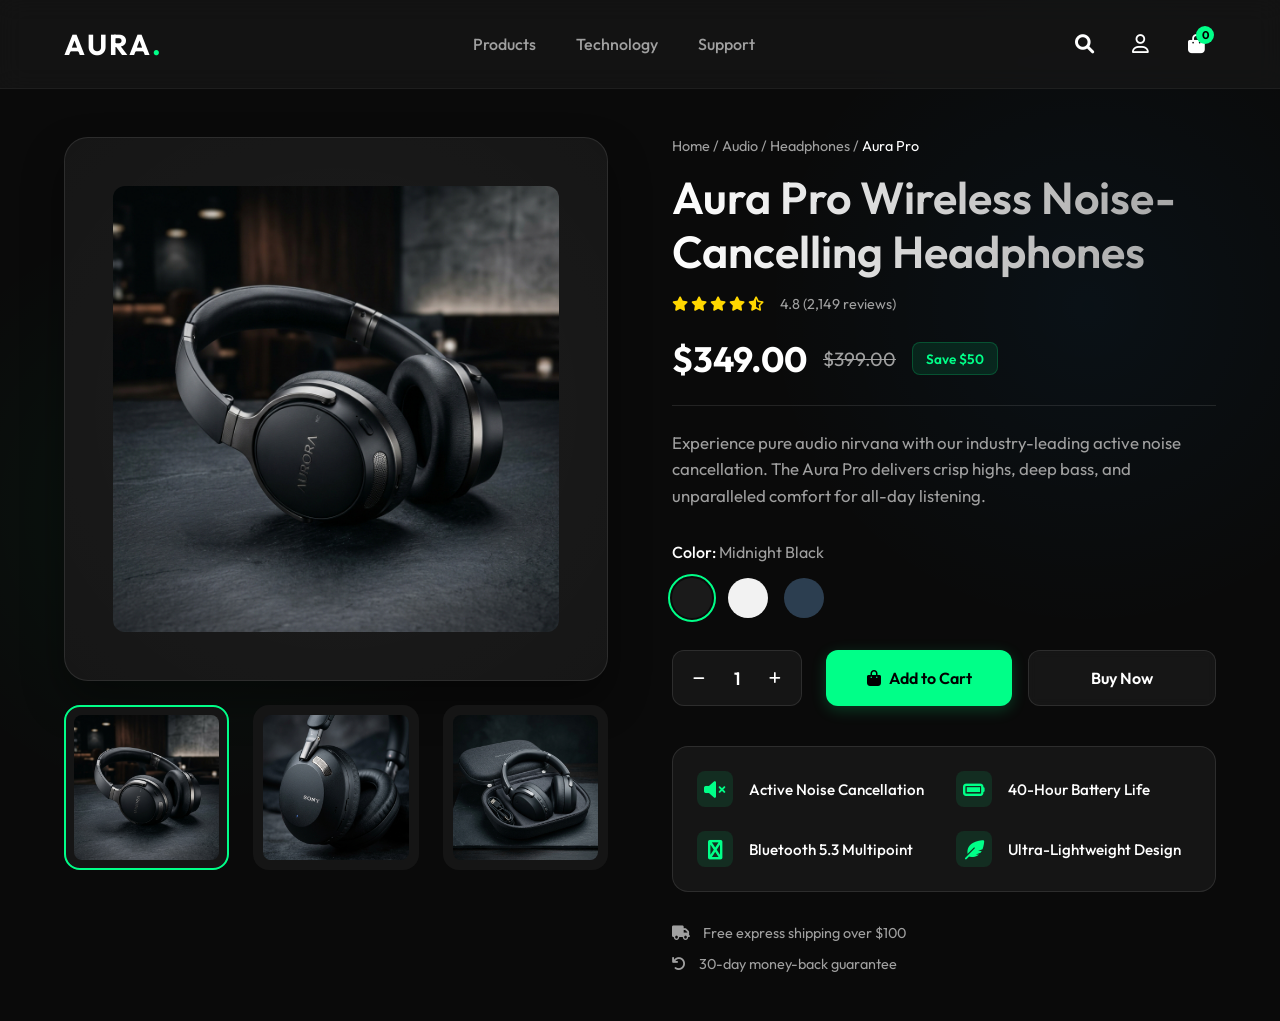
==== Task 2/index.html @ edc5656d "Uploading Tasks" ====
<!DOCTYPE html>
<html lang="en">
<head>
    <meta charset="UTF-8">
    <meta name="viewport" content="width=device-width, initial-scale=1.0">
    <title>Aura Pro - Wireless Headphones</title>
    <link rel="preconnect" href="https://fonts.googleapis.com">
    <link rel="preconnect" href="https://fonts.gstatic.com" crossorigin>
    <link href="https://fonts.googleapis.com/css2?family=Outfit:wght@300;400;500;600;700&display=swap" rel="stylesheet">
    <link href="https://cdnjs.cloudflare.com/ajax/libs/font-awesome/6.0.0/css/all.min.css" rel="stylesheet">
    <link rel="stylesheet" href="style.css">
</head>
<body>
    <nav class="navbar">
        <div class="logo">AURA<span>.</span></div>
        <ul class="nav-links">
            <li><a href="#">Products</a></li>
            <li><a href="#">Technology</a></li>
            <li><a href="#">Support</a></li>
        </ul>
        <div class="nav-icons">
            <button class="icon-btn"><i class="fas fa-search"></i></button>
            <button class="icon-btn"><i class="far fa-user"></i></button>
            <button class="icon-btn cart-btn">
                <i class="fas fa-shopping-bag"></i>
                <span class="cart-badge">0</span>
            </button>
        </div>
    </nav>

    <main class="product-container">
        <!-- Image Section -->
        <div class="product-gallery">
            <div class="main-image-container">
                <img src="assets/main.png" alt="Aura Pro Wireless Headphones Main" class="main-image" id="mainImage">
                <div class="glass-highlight"></div>
            </div>
            <div class="thumbnail-list">
                <div class="thumbnail active" onclick="changeImage('assets/main.png', this)">
                    <img src="assets/main.png" alt="Front view">
                </div>
                <div class="thumbnail" onclick="changeImage('assets/thumb1.png', this)">
                    <img src="assets/thumb1.png" alt="Earcup detail">
                </div>
                <div class="thumbnail" onclick="changeImage('assets/thumb2.png', this)">
                    <img src="assets/thumb2.png" alt="Carrying case">
                </div>
            </div>
        </div>

        <!-- Details Section -->
        <div class="product-details">
            <div class="breadcrumbs">Home / Audio / Headphones / <span>Aura Pro</span></div>
            
            <h1 class="product-title">Aura Pro Wireless Noise-Cancelling Headphones</h1>
            
            <div class="rating-review">
                <div class="stars">
                    <i class="fas fa-star"></i>
                    <i class="fas fa-star"></i>
                    <i class="fas fa-star"></i>
                    <i class="fas fa-star"></i>
                    <i class="fas fa-star-half-alt"></i>
                </div>
                <span class="review-count">4.8 (2,149 reviews)</span>
            </div>

            <div class="price-section">
                <span class="current-price">$349.00</span>
                <span class="original-price">$399.00</span>
                <span class="discount-badge">Save $50</span>
            </div>

            <p class="product-description">
                Experience pure audio nirvana with our industry-leading active noise cancellation. The Aura Pro delivers crisp highs, deep bass, and unparalleled comfort for all-day listening.
            </p>

            <div class="options-container">
                <div class="color-selection">
                    <h3>Color: <span id="colorName">Midnight Black</span></h3>
                    <div class="color-options">
                        <button class="color-btn active" style="background-color: #1a1a1a;" onclick="selectColor('Midnight Black', this)"></button>
                        <button class="color-btn" style="background-color: #f2f2f2;" onclick="selectColor('Lunar White', this)"></button>
                        <button class="color-btn" style="background-color: #2c3e50;" onclick="selectColor('Ocean Blue', this)"></button>
                    </div>
                </div>
            </div>

            <div class="action-section">
                <div class="quantity-selector">
                    <button class="qty-btn" onclick="updateQuantity(-1)"><i class="fas fa-minus"></i></button>
                    <input type="number" id="qty" value="1" min="1" max="10">
                    <button class="qty-btn" onclick="updateQuantity(1)"><i class="fas fa-plus"></i></button>
                </div>
                
                <div class="buttons-group">
                    <button class="btn-primary" onclick="addToCart()">
                        <i class="fas fa-shopping-bag"></i> Add to Cart
                    </button>
                    <button class="btn-secondary">Buy Now</button>
                </div>
            </div>

            <div class="features-list">
                <div class="feature-item">
                    <i class="fas fa-volume-mute"></i>
                    <span>Active Noise Cancellation</span>
                </div>
                <div class="feature-item">
                    <i class="fas fa-battery-full"></i>
                    <span>40-Hour Battery Life</span>
                </div>
                <div class="feature-item">
                    <i class="fas fa-bluetooth"></i>
                    <span>Bluetooth 5.3 Multipoint</span>
                </div>
                <div class="feature-item">
                    <i class="fas fa-feather-alt"></i>
                    <span>Ultra-Lightweight Design</span>
                </div>
            </div>
            
            <div class="shipping-info">
                <p><i class="fas fa-truck"></i> Free express shipping over $100</p>
                <p><i class="fas fa-undo"></i> 30-day money-back guarantee</p>
            </div>
        </div>
    </main>

    <!-- Notification Toast -->
    <div id="toast" class="toast">
        <i class="fas fa-check-circle"></i> Added to cart successfully!
    </div>

    <script src="script.js"></script>
</body>
</html>
---- Task 2/style.css ----
:root {
    --bg-color: #0a0a0a;
    --surface-color: #151515;
    --surface-light: #222222;
    --text-primary: #ffffff;
    --text-secondary: #a0a0a0;
    --accent-color: #00ff88;
    --accent-hover: #00cc6a;
    --border-color: rgba(255, 255, 255, 0.1);
    --glass-bg: rgba(25, 25, 25, 0.6);
    --glass-border: rgba(255, 255, 255, 0.05);
    --transition: all 0.3s cubic-bezier(0.25, 0.8, 0.25, 1);
}

* {
    margin: 0;
    padding: 0;
    box-sizing: border-box;
    font-family: 'Outfit', sans-serif;
}

body {
    background-color: var(--bg-color);
    color: var(--text-primary);
    min-height: 100vh;
    background-image: 
        radial-gradient(circle at 15% 50%, rgba(0, 255, 136, 0.05), transparent 25%),
        radial-gradient(circle at 85% 30%, rgba(0, 150, 255, 0.05), transparent 25%);
}

/* Navbar */
.navbar {
    display: flex;
    justify-content: space-between;
    align-items: center;
    padding: 1.5rem 5%;
    background: var(--glass-bg);
    backdrop-filter: blur(12px);
    -webkit-backdrop-filter: blur(12px);
    border-bottom: 1px solid var(--glass-border);
    position: sticky;
    top: 0;
    z-index: 100;
}

.logo {
    font-size: 1.8rem;
    font-weight: 700;
    letter-spacing: 2px;
}

.logo span {
    color: var(--accent-color);
}

.nav-links {
    display: flex;
    list-style: none;
    gap: 2.5rem;
}

.nav-links a {
    color: var(--text-secondary);
    text-decoration: none;
    font-weight: 500;
    transition: var(--transition);
    position: relative;
}

.nav-links a:hover {
    color: var(--text-primary);
}

.nav-links a::after {
    content: '';
    position: absolute;
    bottom: -5px;
    left: 0;
    width: 0;
    height: 2px;
    background: var(--accent-color);
    transition: var(--transition);
}

.nav-links a:hover::after {
    width: 100%;
}

.nav-icons {
    display: flex;
    gap: 1rem;
}

.icon-btn {
    background: transparent;
    border: none;
    color: var(--text-primary);
    font-size: 1.2rem;
    cursor: pointer;
    transition: var(--transition);
    width: 40px;
    height: 40px;
    border-radius: 50%;
    display: flex;
    align-items: center;
    justify-content: center;
}

.icon-btn:hover {
    background: var(--surface-light);
    color: var(--accent-color);
}

.cart-btn {
    position: relative;
}

.cart-badge {
    position: absolute;
    top: 2px;
    right: 2px;
    background: var(--accent-color);
    color: #000;
    font-size: 0.7rem;
    font-weight: 700;
    width: 18px;
    height: 18px;
    display: flex;
    align-items: center;
    justify-content: center;
    border-radius: 50%;
}

/* Product Container */
.product-container {
    max-width: 1400px;
    margin: 3rem auto;
    padding: 0 5%;
    display: grid;
    grid-template-columns: 1fr 1fr;
    gap: 4rem;
}

/* Image Gallery */
.product-gallery {
    display: flex;
    flex-direction: column;
    gap: 1.5rem;
}

.main-image-container {
    width: 100%;
    border-radius: 24px;
    background: var(--surface-color);
    padding: 3rem;
    position: relative;
    overflow: hidden;
    display: flex;
    justify-content: center;
    align-items: center;
    border: 1px solid var(--border-color);
    box-shadow: 0 20px 40px rgba(0,0,0,0.4);
    aspect-ratio: 1/1;
}

.main-image {
    width: 100%;
    height: 100%;
    object-fit: cover; /* Use cover since they are photorealistic square renders */
    border-radius: 12px;
    transition: transform 0.5s ease;
    z-index: 2;
}

.main-image:hover {
    transform: scale(1.05);
}

.glass-highlight {
    position: absolute;
    top: -50%;
    left: -50%;
    width: 200%;
    height: 200%;
    background: radial-gradient(circle, rgba(255,255,255,0.03) 0%, transparent 60%);
    z-index: 1;
    pointer-events: none;
}

.thumbnail-list {
    display: flex;
    gap: 1.5rem;
}

.thumbnail {
    flex: 1;
    aspect-ratio: 1/1;
    background: var(--surface-color);
    border-radius: 16px;
    padding: 0.5rem;
    cursor: pointer;
    border: 2px solid transparent;
    transition: var(--transition);
    overflow: hidden;
    position: relative;
}

.thumbnail img {
    width: 100%;
    height: 100%;
    object-fit: cover;
    border-radius: 8px;
}

.thumbnail:hover {
    border-color: rgba(255,255,255,0.3);
    transform: translateY(-5px);
}

.thumbnail.active {
    border-color: var(--accent-color);
}

/* Product Details */
.product-details {
    display: flex;
    flex-direction: column;
}

.breadcrumbs {
    font-size: 0.9rem;
    color: var(--text-secondary);
    margin-bottom: 1rem;
}

.breadcrumbs span {
    color: var(--text-primary);
}

.product-title {
    font-size: 2.8rem;
    font-weight: 600;
    line-height: 1.2;
    margin-bottom: 1rem;
    background: linear-gradient(to right, #fff, #a0a0a0);
    -webkit-background-clip: text;
    background-clip: text;
    -webkit-text-fill-color: transparent;
}

.rating-review {
    display: flex;
    align-items: center;
    gap: 1rem;
    margin-bottom: 1.5rem;
}

.stars {
    color: #ffd700;
    font-size: 0.9rem;
}

.review-count {
    color: var(--text-secondary);
    font-size: 0.9rem;
}

.price-section {
    display: flex;
    align-items: center;
    gap: 1rem;
    margin-bottom: 1.5rem;
    padding-bottom: 1.5rem;
    border-bottom: 1px solid var(--border-color);
}

.current-price {
    font-size: 2.2rem;
    font-weight: 700;
    color: var(--text-primary);
}

.original-price {
    font-size: 1.2rem;
    color: var(--text-secondary);
    text-decoration: line-through;
}

.discount-badge {
    background: rgba(0, 255, 136, 0.1);
    color: var(--accent-color);
    padding: 0.4rem 0.8rem;
    border-radius: 8px;
    font-size: 0.85rem;
    font-weight: 600;
    border: 1px solid rgba(0, 255, 136, 0.2);
}

.product-description {
    color: var(--text-secondary);
    line-height: 1.6;
    margin-bottom: 2rem;
    font-size: 1.05rem;
}

.options-container {
    margin-bottom: 2rem;
}

.color-selection h3 {
    font-size: 1rem;
    font-weight: 500;
    margin-bottom: 1rem;
}

.color-selection span {
    color: var(--text-secondary);
    font-weight: 400;
}

.color-options {
    display: flex;
    gap: 1rem;
}

.color-btn {
    width: 40px;
    height: 40px;
    border-radius: 50%;
    border: 2px solid transparent;
    cursor: pointer;
    transition: var(--transition);
    position: relative;
}

.color-btn::after {
    content: '';
    position: absolute;
    top: -6px;
    left: -6px;
    right: -6px;
    bottom: -6px;
    border-radius: 50%;
    border: 2px solid transparent;
    transition: var(--transition);
}

.color-btn.active::after {
    border-color: var(--accent-color);
}

.color-btn:hover {
    transform: scale(1.1);
}

.action-section {
    display: flex;
    flex-wrap: wrap;
    gap: 1.5rem;
    margin-bottom: 2.5rem;
}

.quantity-selector {
    display: flex;
    align-items: center;
    background: var(--surface-color);
    border: 1px solid var(--border-color);
    border-radius: 12px;
    padding: 0.5rem;
    height: 56px;
}

.qty-btn {
    background: transparent;
    border: none;
    color: var(--text-primary);
    width: 36px;
    height: 36px;
    border-radius: 8px;
    cursor: pointer;
    transition: var(--transition);
}

.qty-btn:hover {
    background: var(--surface-light);
}

.quantity-selector input {
    width: 40px;
    text-align: center;
    background: transparent;
    border: none;
    color: var(--text-primary);
    font-size: 1.1rem;
    font-weight: 600;
}

.quantity-selector input:focus {
    outline: none;
}

.quantity-selector input::-webkit-outer-spin-button,
.quantity-selector input::-webkit-inner-spin-button {
    -webkit-appearance: none;
    margin: 0;
}

.buttons-group {
    display: flex;
    gap: 1rem;
    flex: 1;
}

.btn-primary {
    flex: 1;
    height: 56px;
    background: var(--accent-color);
    color: #000;
    border: none;
    border-radius: 12px;
    font-size: 1rem;
    font-weight: 600;
    cursor: pointer;
    display: flex;
    align-items: center;
    justify-content: center;
    gap: 0.5rem;
    transition: var(--transition);
    box-shadow: 0 4px 15px rgba(0, 255, 136, 0.2);
}

.btn-primary:hover {
    background: var(--accent-hover);
    transform: translateY(-2px);
    box-shadow: 0 8px 25px rgba(0, 255, 136, 0.3);
}

.btn-secondary {
    flex: 1;
    height: 56px;
    background: rgba(255, 255, 255, 0.05);
    color: var(--text-primary);
    border: 1px solid var(--border-color);
    border-radius: 12px;
    font-size: 1rem;
    font-weight: 600;
    cursor: pointer;
    transition: var(--transition);
    backdrop-filter: blur(5px);
}

.btn-secondary:hover {
    background: rgba(255, 255, 255, 0.1);
    transform: translateY(-2px);
}

.features-list {
    display: grid;
    grid-template-columns: 1fr 1fr;
    gap: 1.5rem;
    margin-bottom: 2rem;
    padding: 1.5rem;
    background: var(--surface-color);
    border-radius: 16px;
    border: 1px solid var(--border-color);
}

.feature-item {
    display: flex;
    align-items: center;
    gap: 1rem;
}

.feature-item i {
    color: var(--accent-color);
    font-size: 1.2rem;
    background: rgba(0, 255, 136, 0.1);
    width: 36px;
    height: 36px;
    display: flex;
    align-items: center;
    justify-content: center;
    border-radius: 8px;
}

.feature-item span {
    font-size: 0.95rem;
    font-weight: 500;
}

.shipping-info {
    display: flex;
    flex-direction: column;
    gap: 0.8rem;
    color: var(--text-secondary);
    font-size: 0.9rem;
}

.shipping-info p {
    display: flex;
    align-items: center;
    gap: 0.8rem;
}

/* Toast Notification */
.toast {
    position: fixed;
    bottom: 2rem;
    right: 2rem;
    background: var(--surface-color);
    color: var(--text-primary);
    padding: 1rem 1.5rem;
    border-radius: 12px;
    border-left: 4px solid var(--accent-color);
    box-shadow: 0 10px 30px rgba(0,0,0,0.5);
    display: flex;
    align-items: center;
    gap: 1rem;
    transform: translateX(150%);
    transition: transform 0.4s cubic-bezier(0.68, -0.55, 0.265, 1.55);
    z-index: 1000;
}

.toast.show {
    transform: translateX(0);
}

.toast i {
    color: var(--accent-color);
    font-size: 1.2rem;
}

/* Responsive Design */
@media (max-width: 1024px) {
    .product-container {
        grid-template-columns: 1fr;
        gap: 3rem;
    }
    
    .product-details {
        padding: 0 1rem;
    }
}

@media (max-width: 768px) {
    .nav-links {
        display: none; /* simple mobile navbar */
    }
    
    .product-title {
        font-size: 2rem;
    }
    
    .buttons-group {
        flex-direction: column;
    }
    
    .features-list {
        grid-template-columns: 1fr;
    }
}
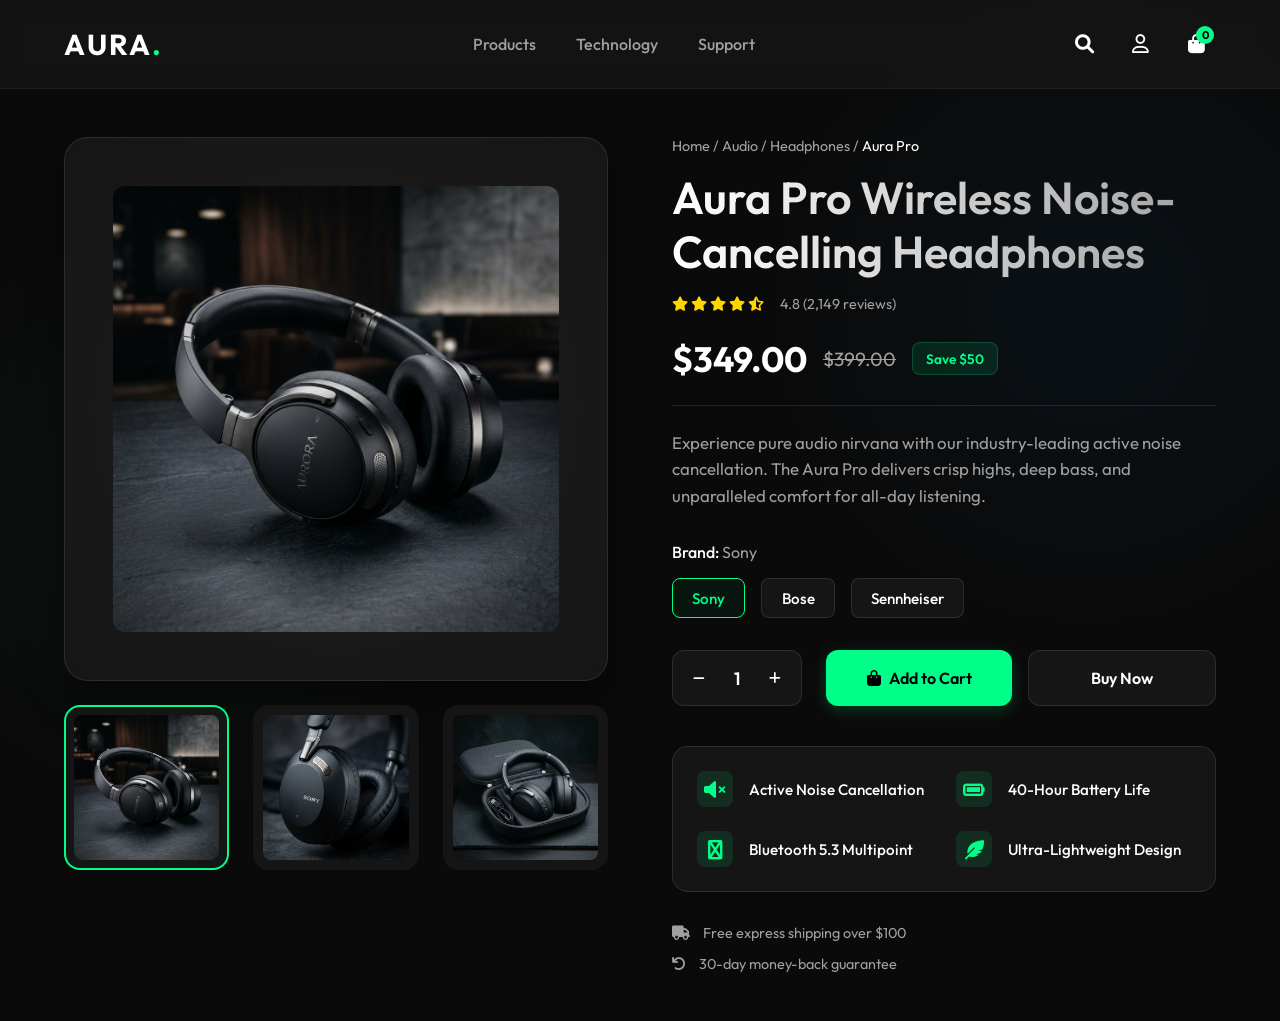
==== commit 37c8424d: "Price updated in task 2" ====
--- a/Task 2/index.html
+++ b/Task 2/index.html
@@ -16,11 +16,11 @@
         <ul class="nav-links">
             <li><a href="#">Products</a></li>
             <li><a href="#">Technology</a></li>
-            <li><a href="#">Support</a></li>
+            <li><a href="#" onclick="openSupport(event)">Support</a></li>
         </ul>
         <div class="nav-icons">
-            <button class="icon-btn"><i class="fas fa-search"></i></button>
-            <button class="icon-btn"><i class="far fa-user"></i></button>
+            <button class="icon-btn" onclick="openSearch()"><i class="fas fa-search"></i></button>
+            <button class="icon-btn" onclick="openProfile()"><i class="far fa-user"></i></button>
             <button class="icon-btn cart-btn">
                 <i class="fas fa-shopping-bag"></i>
                 <span class="cart-badge">0</span>
@@ -76,12 +76,12 @@
             </p>
 
             <div class="options-container">
-                <div class="color-selection">
-                    <h3>Color: <span id="colorName">Midnight Black</span></h3>
-                    <div class="color-options">
-                        <button class="color-btn active" style="background-color: #1a1a1a;" onclick="selectColor('Midnight Black', this)"></button>
-                        <button class="color-btn" style="background-color: #f2f2f2;" onclick="selectColor('Lunar White', this)"></button>
-                        <button class="color-btn" style="background-color: #2c3e50;" onclick="selectColor('Ocean Blue', this)"></button>
+                <div class="brand-selection">
+                    <h3>Brand: <span id="brandName">Sony</span></h3>
+                    <div class="brand-options">
+                        <button class="brand-btn active" onclick="selectBrand('Sony', this)">Sony</button>
+                        <button class="brand-btn" onclick="selectBrand('Bose', this)">Bose</button>
+                        <button class="brand-btn" onclick="selectBrand('Sennheiser', this)">Sennheiser</button>
                     </div>
                 </div>
             </div>
@@ -97,7 +97,7 @@
                     <button class="btn-primary" onclick="addToCart()">
                         <i class="fas fa-shopping-bag"></i> Add to Cart
                     </button>
-                    <button class="btn-secondary">Buy Now</button>
+                    <button class="btn-secondary" onclick="buyNow()">Buy Now</button>
                 </div>
             </div>
 
--- a/Task 2/style.css
+++ b/Task 2/style.css
@@ -307,50 +307,44 @@
     margin-bottom: 2rem;
 }
 
-.color-selection h3 {
+.brand-selection h3 {
     font-size: 1rem;
     font-weight: 500;
     margin-bottom: 1rem;
 }
 
-.color-selection span {
+.brand-selection span {
     color: var(--text-secondary);
     font-weight: 400;
 }
 
-.color-options {
-    display: flex;
-    gap: 1rem;
-}
-
-.color-btn {
-    width: 40px;
-    height: 40px;
-    border-radius: 50%;
-    border: 2px solid transparent;
+.brand-options {
+    display: flex;
+    gap: 1rem;
+}
+
+.brand-btn {
+    padding: 0.6rem 1.2rem;
+    background: var(--surface-color);
+    color: var(--text-primary);
+    border-radius: 8px;
+    border: 1px solid var(--border-color);
     cursor: pointer;
     transition: var(--transition);
-    position: relative;
-}
-
-.color-btn::after {
-    content: '';
-    position: absolute;
-    top: -6px;
-    left: -6px;
-    right: -6px;
-    bottom: -6px;
-    border-radius: 50%;
-    border: 2px solid transparent;
-    transition: var(--transition);
-}
-
-.color-btn.active::after {
+    font-weight: 500;
+    font-size: 0.95rem;
+}
+
+.brand-btn.active {
     border-color: var(--accent-color);
-}
-
-.color-btn:hover {
-    transform: scale(1.1);
+    color: var(--accent-color);
+    background: rgba(0, 255, 136, 0.05);
+}
+
+.brand-btn:hover {
+    background: var(--surface-light);
+    transform: translateY(-2px);
+    border-color: rgba(255, 255, 255, 0.3);
 }
 
 .action-section {
